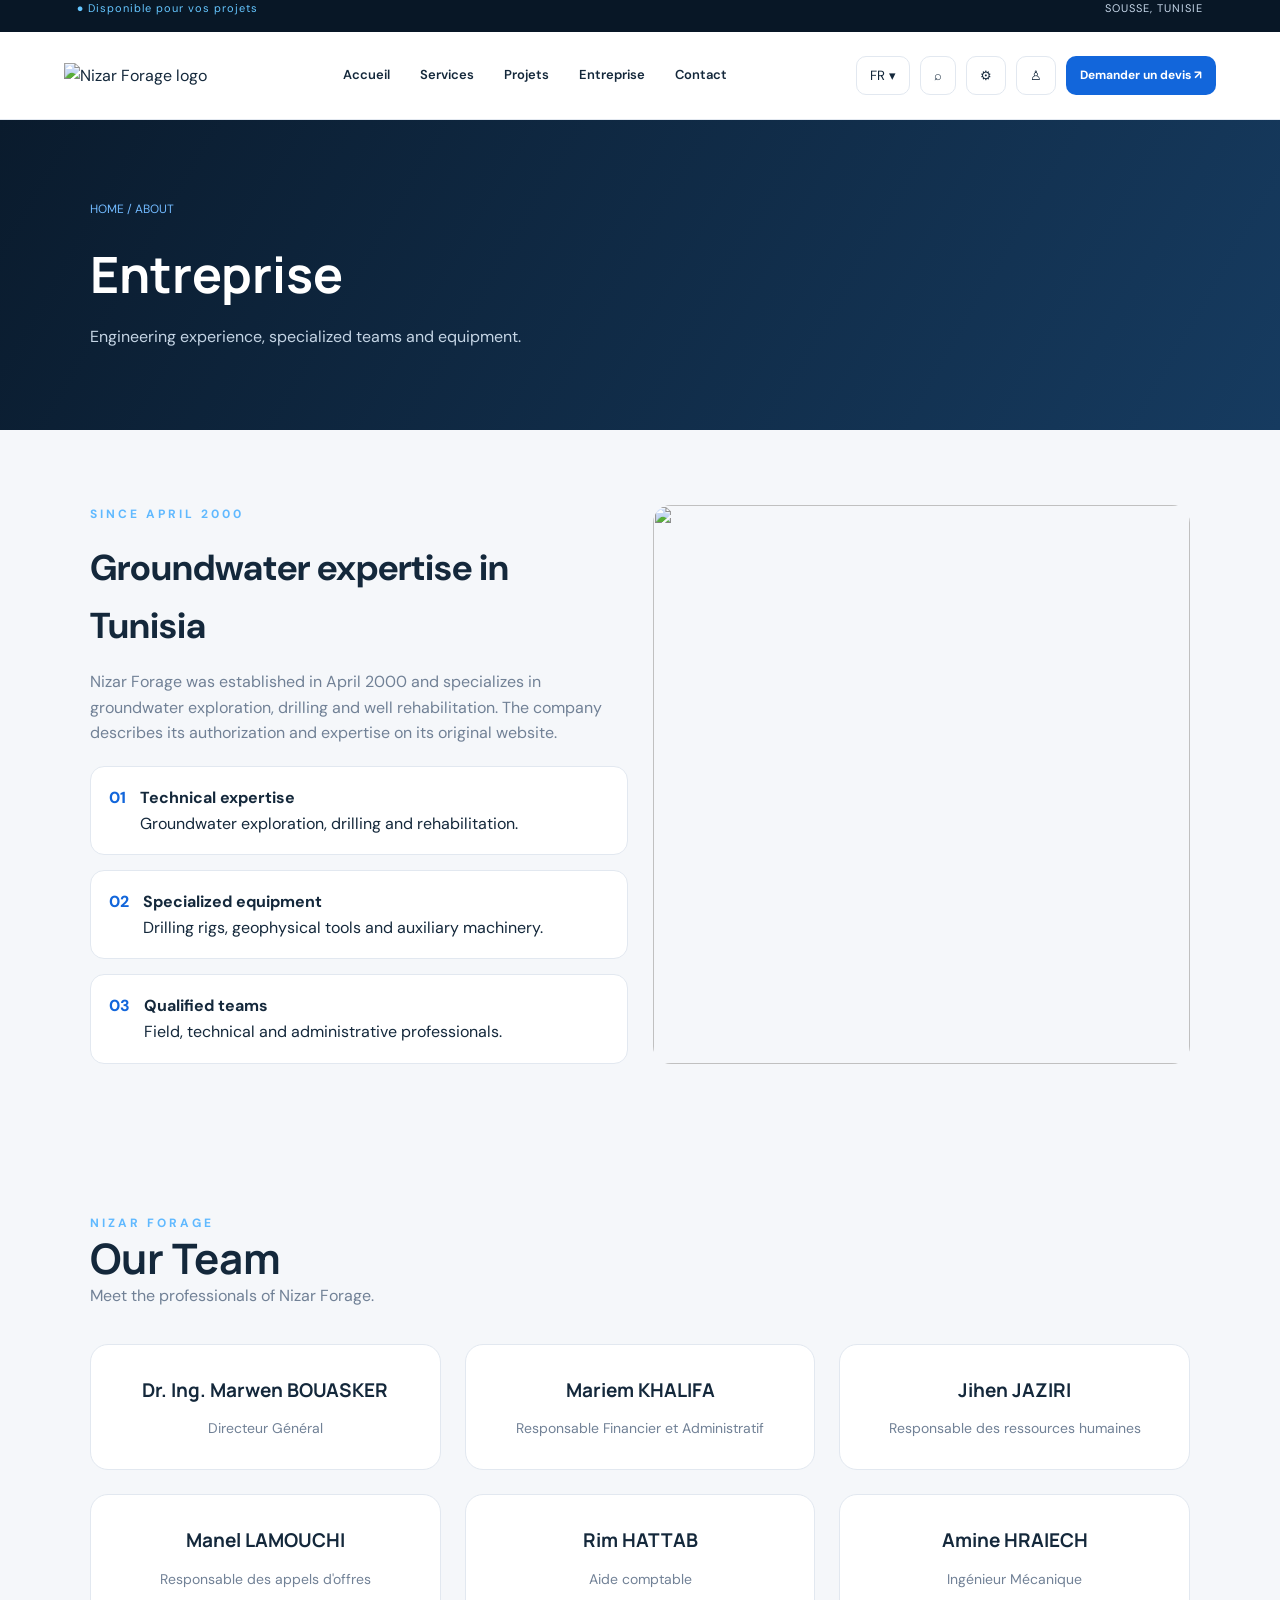
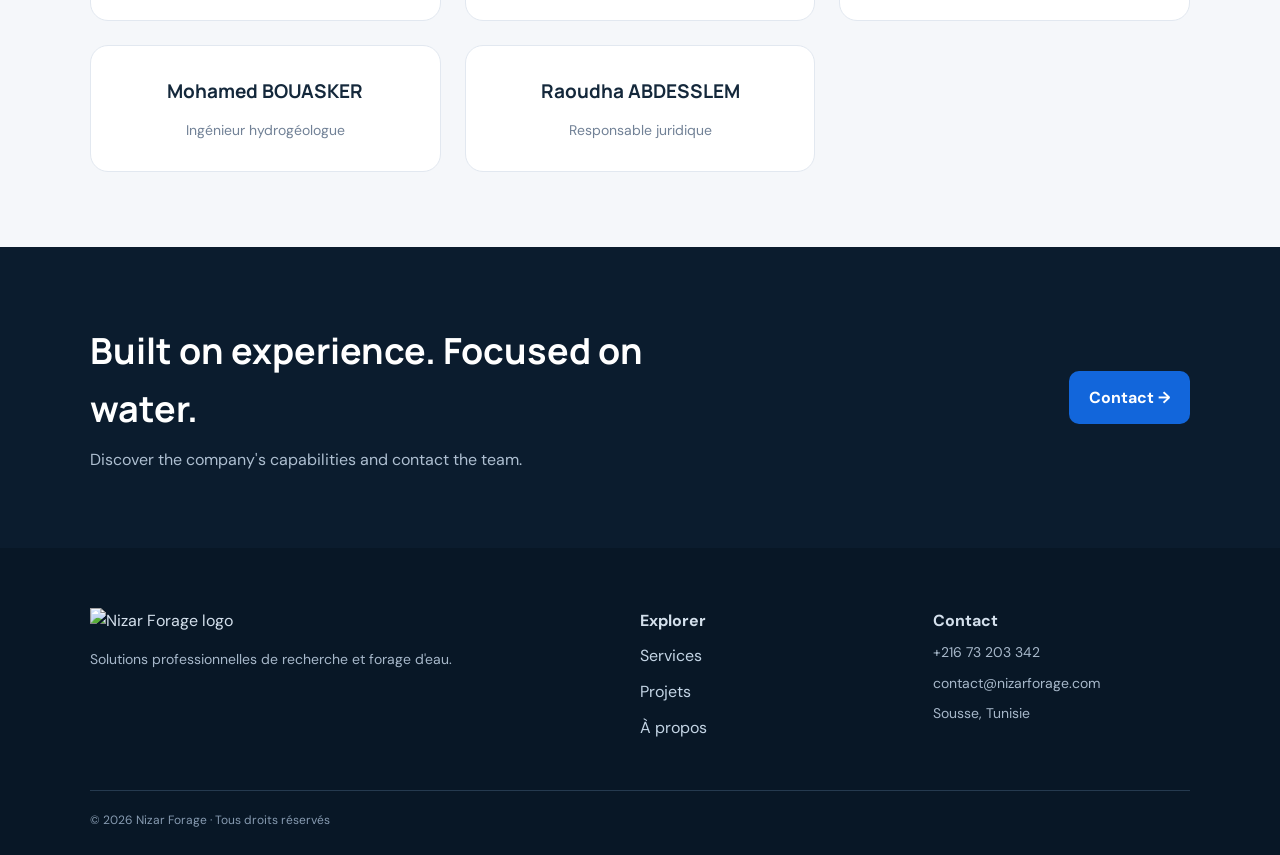
==== about.html @ 2755694d "Add files via upload" ====
﻿<!DOCTYPE html>
<html lang="fr">
<head>
<meta charset="UTF-8">
<meta name="viewport" content="width=device-width, initial-scale=1.0">
<meta name="description" content="Nizar Forage - Recherche d'eau souterraine, forage de puits, études géophysiques et réhabilitation en Tunisie.">
<title>Nizar Forage | Engineering & Water Solutions</title>
<link rel="stylesheet" href="style.css">
</head>
<body data-page="about">
<div class="topline"><span>● <span data-i18n="available">Disponible pour vos projets</span></span><span>SOUSSE, TUNISIE</span></div>
<header class="header">
<a class="brand" href="index.html"><img src='https://nizarforage.com/wp-content/uploads/2021/11/logo-blanc@2x-2.png' alt='Nizar Forage logo' class='logo-img'></a>
<nav class="nav">
<a href="index.html" data-i18n="home">Accueil</a>
<a href="services.html" data-i18n="services">Services</a>
<a href="projects.html" data-i18n="projects">Projets</a>
<a href="about.html" data-i18n="about">Entreprise</a>
<a href="contact.html" data-i18n="contact">Contact</a>
</nav>
<div class="head-actions">
<div class="dropdown">
<button class="small-btn" id="langBtn">FR ▾</button>
<div class="drop-menu" id="langMenu">
<button data-lang="fr">Français</button>
<button data-lang="en">English</button>
<button data-lang="ar">العربية</button>
</div>
</div>
<button class="small-btn" id="searchBtn" aria-label="Search">⌕</button>
<button class="small-btn" id="settingsBtn" aria-label="Settings">⚙</button>
<button class="small-btn" id="accountBtn" aria-label="Account">♙</button>
<a class="cta small-cta" href="contact.html" data-i18n="quote">Demander un devis ↗</a>
<button class="mobile-btn" id="mobileBtn">☰</button>
</div>
</header>

<div class="mobile-nav" id="mobileNav">
<a href="index.html">Accueil</a><a href="services.html">Services</a>
<a href="projects.html">Projets</a><a href="about.html">Entreprise</a><a href="contact.html">Contact</a>
</div>

<main id="main"></main>

<footer class="footer">
<div class="footer-grid">
<div><div class="footer-logo"><img src='https://nizarforage.com/wp-content/uploads/2021/11/logo-blanc@2x-2.png' alt='Nizar Forage logo' class='logo-img'></div><p data-i18n="footerDesc">Solutions professionnelles de recherche et forage d'eau.</p></div>
<div><h4 data-i18n="explore">Explorer</h4><a href="services.html">Services</a><a href="projects.html">Projets</a><a href="about.html">À propos</a></div>
<div><h4 data-i18n="contact">Contact</h4><p>+216 73 203 342</p><p>contact@nizarforage.com</p><p>Sousse, Tunisie</p></div>
</div>
<div class="footer-bottom">© 2026 Nizar Forage · <span data-i18n="rights">Tous droits réservés</span></div>
</footer>

<div class="overlay" id="overlay"></div>
<aside class="panel" id="panel">
<button class="close" id="closePanel">✕</button>
<div id="panelContent"></div>
</aside>
<div class="toast" id="toast"></div>
<script src="script.js"></script>
</body>
</html>
---- style.css ----
﻿@import url('https://fonts.googleapis.com/css2?family=DM+Sans:wght@400;500;600;700&family=Manrope:wght@400;500;600;700;800&display=swap');
:root{--bg:#f5f7fa;--card:#fff;--ink:#14283b;--muted:#718196;--blue:#1266db;--blue2:#08489c;--line:#e2e8f0;--dark:#091726;--accent:#35a8ff}
*{box-sizing:border-box;margin:0;padding:0}
body{font-family:'DM Sans',sans-serif;background:var(--bg);color:var(--ink);transition:.3s;line-height:1.6}
body.dark{--bg:#081421;--card:#102235;--ink:#ecf4ff;--muted:#9cb0c5;--line:#23394f;--blue:#4b9cff;--blue2:#2476d8}
a{text-decoration:none;color:inherit}
button{font-family:inherit;cursor:pointer;color:inherit}
.topline{height:32px;background:#081726;color:#c7d8ea;display:flex;justify-content:space-between;padding:0 6%;font-size:11px;letter-spacing:1px}
.topline span:first-child{color:#65c6ff}
.header{height:88px;display:flex;align-items:center;justify-content:space-between;padding:0 5%;background:var(--card);border-bottom:1px solid var(--line);position:sticky;top:0;z-index:20}
.brand{display:flex;align-items:center;min-width:150px}
.logo-img{max-width:175px;max-height:65px;object-fit:contain}
.logo-text{font-family:Manrope;font-size:20px;font-weight:800;letter-spacing:1px}
.logo-text b{color:var(--blue)}
.nav{display:flex;gap:30px;font-size:13px;font-weight:600}
.nav a:hover{color:var(--blue)}
.head-actions{display:flex;align-items:center;gap:10px}
.small-btn{border:1px solid var(--line);background:var(--card);border-radius:10px;padding:10px 13px}
.small-btn:hover{border-color:var(--blue);color:var(--blue)}
.cta{display:inline-flex;align-items:center;justify-content:center;background:var(--blue);color:white;border-radius:10px;padding:14px 20px;font-weight:700;transition:.25s;border:0}
.cta:hover{background:var(--blue2);transform:translateY(-2px)}
.small-cta{padding:10px 14px;font-size:12px}
.dropdown{position:relative}
.drop-menu{display:none;position:absolute;top:46px;right:0;background:var(--card);border:1px solid var(--line);border-radius:12px;min-width:145px;box-shadow:0 15px 35px #0002;overflow:hidden;z-index:30}
.drop-menu.open{display:block}
.drop-menu button{display:block;width:100%;padding:12px;text-align:left;background:none;border:0}
.drop-menu button:hover{background:var(--bg)}
.mobile-btn,.mobile-nav{display:none}
.hero{min-height:600px;background:linear-gradient(90deg,#071728f5 0%,#071728db 45%,#07172833 100%),url('https://images.unsplash.com/photo-1504917595217-d4dc5ebe6122?auto=format&fit=crop&w=1800&q=85') center/cover;color:white;padding:100px 8%;display:flex;align-items:center}
.hero-content{max-width:760px}
.eyebrow{color:#60b9ff;font-size:12px;font-weight:700;letter-spacing:3px;text-transform:uppercase}
.hero h1{font-family:Manrope;font-size:clamp(42px,6vw,76px);line-height:1.08;margin:20px 0;font-weight:800}
.hero h1 span{color:#5db7ff}
.hero p{color:#c6d4e4;max-width:580px;font-size:17px}
.hero-buttons{display:flex;gap:15px;margin-top:32px;flex-wrap:wrap}
.btn-outline{border:1px solid #ffffff60;border-radius:10px;padding:14px 20px}
.btn-outline:hover{background:#ffffff14}
.stats{display:grid;grid-template-columns:repeat(4,1fr);background:var(--card);border:1px solid var(--line);border-radius:18px;padding:30px;margin:-45px 6% 60px;position:relative;box-shadow:0 15px 40px #0001}
.stat strong{display:block;font-family:Manrope;font-size:32px;color:var(--blue)}
.stat small{color:var(--muted)}
.section{padding:75px 7%}
.section-head{display:flex;justify-content:space-between;align-items:end;gap:20px;margin-bottom:35px;flex-wrap:wrap}
.section-head h2{font-family:Manrope;font-size:clamp(28px,4vw,42px);line-height:1.2}
.section-head p{max-width:480px;color:var(--muted)}
.grid3{display:grid;grid-template-columns:repeat(3,1fr);gap:24px}
.grid2{display:grid;grid-template-columns:repeat(2,1fr);gap:25px}
.card{background:var(--card);border:1px solid var(--line);border-radius:18px;overflow:hidden;transition:.3s}
.card:hover{transform:translateY(-5px);box-shadow:0 20px 45px #0001}
.card-img{width:100%;height:240px;object-fit:cover}
.card-body{padding:25px}
.card-body h3{font-family:Manrope;margin-bottom:12px;font-size:21px}
.card-body p{color:var(--muted);font-size:14px}
.card-body a{display:inline-block;margin-top:18px;color:var(--blue);font-weight:700}
.icon-box{width:52px;height:52px;background:#e5f2ff;color:#1473dd;border-radius:15px;display:grid;place-items:center;font-size:23px;margin-bottom:20px}
body.dark .icon-box{background:#183b60}
.service-card{padding:30px}
.service-card h3{font-size:20px;margin-bottom:10px}
.service-card p{color:var(--muted);font-size:14px}
.service-card a{display:inline-block;color:var(--blue);margin-top:15px;font-weight:700}
.band{background:#0b1c2e;color:white;padding:75px 7%;display:flex;justify-content:space-between;align-items:center;gap:35px;flex-wrap:wrap}
.band h2{font-family:Manrope;font-size:36px;max-width:650px}
.band p{color:#aebfd1;margin-top:10px}
.page-hero{background:linear-gradient(120deg,#0a1b2d,#163b60);color:white;padding:80px 7%}
.page-hero h1{font-family:Manrope;font-size:50px}
.page-hero p{color:#c5d5e5;max-width:650px;margin-top:10px}
.breadcrumb{font-size:12px;color:#72baff;margin-bottom:15px}
.feature-list{display:grid;gap:15px;margin-top:20px}
.feature{display:flex;gap:14px;padding:18px;background:var(--card);border:1px solid var(--line);border-radius:14px}
.feature span{color:var(--blue);font-weight:800}
.project-image{height:280px;object-fit:cover;width:100%}
.contact-grid{display:grid;grid-template-columns:1fr 1fr;gap:30px}
.contact-box{background:var(--card);border:1px solid var(--line);border-radius:18px;padding:30px}
input,textarea,select{width:100%;padding:14px;border:1px solid var(--line);border-radius:10px;background:var(--bg);color:var(--ink);margin-top:6px;font-family:inherit}
label{font-weight:600;font-size:13px;display:block;margin-top:15px}
textarea{min-height:140px}
.footer{background:#081726;color:#d4e0ec;padding:60px 7% 25px}
.footer-grid{display:grid;grid-template-columns:2fr 1fr 1fr;gap:35px}
.footer-logo{margin-bottom:15px}
.footer p{color:#a7b8ca;margin:8px 0;font-size:14px}
.footer a{display:block;margin:10px 0;color:#c4d5e5}
.footer-bottom{border-top:1px solid #253a4f;margin-top:40px;padding-top:20px;color:#879bb1;font-size:12px}
.overlay{display:none;position:fixed;inset:0;background:#0008;z-index:40}
.overlay.open{display:block}
.panel{position:fixed;right:0;top:0;height:100%;width:min(440px,95vw);background:var(--card);z-index:41;padding:35px;transform:translateX(100%);transition:.3s;overflow:auto}
.panel.open{transform:translateX(0)}
.close{float:right;border:0;background:none;font-size:22px}
.panel h2{font-family:Manrope;margin:35px 0 15px}
.panel p{color:var(--muted)}
.panel button.option{display:block;width:100%;padding:14px;text-align:left;margin:10px 0;background:var(--bg);border:1px solid var(--line);border-radius:10px}
.toast{position:fixed;bottom:25px;left:50%;transform:translateX(-50%);background:#0b1c2e;color:white;padding:12px 20px;border-radius:12px;display:none;z-index:50}
.toast.show{display:block}
.faq{padding:20px;border:1px solid var(--line);background:var(--card);border-radius:12px;margin:10px 0}
.faq button{background:none;border:0;width:100%;text-align:left;font-weight:700;font-size:16px}
.faq p{display:none;color:var(--muted);padding-top:12px}
.faq.open p{display:block}
.search-field{font-size:17px}
[dir=rtl] .nav{direction:rtl}
[dir=rtl] .panel{right:auto;left:0;transform:translateX(-100%)}
[dir=rtl] .panel.open{transform:translateX(0)}
/* Employee section */
.team-card .card-body{text-align:center;padding:30px}
.team-card .card-body h3{font-size:19px}
@media(max-width:1100px){.nav{gap:15px}.head-actions{gap:5px}.small-cta{display:none}}
@media(max-width:800px){.nav{display:none}.mobile-btn{display:block;border:1px solid var(--line);background:var(--card);padding:10px;border-radius:10px}.mobile-nav{display:none;background:var(--card);padding:20px;position:sticky;top:88px;z-index:19;border-bottom:1px solid var(--line)}.mobile-nav.open{display:grid;gap:14px}.hero{padding:75px 7%;min-height:520px}.stats{grid-template-columns:repeat(2,1fr);gap:25px}.grid3{grid-template-columns:1fr 1fr}.contact-grid{grid-template-columns:1fr}.footer-grid{grid-template-columns:1fr 1fr}}
@media(max-width:560px){.grid3,.grid2{grid-template-columns:1fr}.hero h1{font-size:44px}.section{padding:55px 6%}.page-hero h1{font-size:36px}.header{padding:0 4%}.stats{margin-left:4%;margin-right:4%;padding:22px}.footer-grid{grid-template-columns:1fr}.head-actions{gap:4px}.small-btn{padding:8px}}
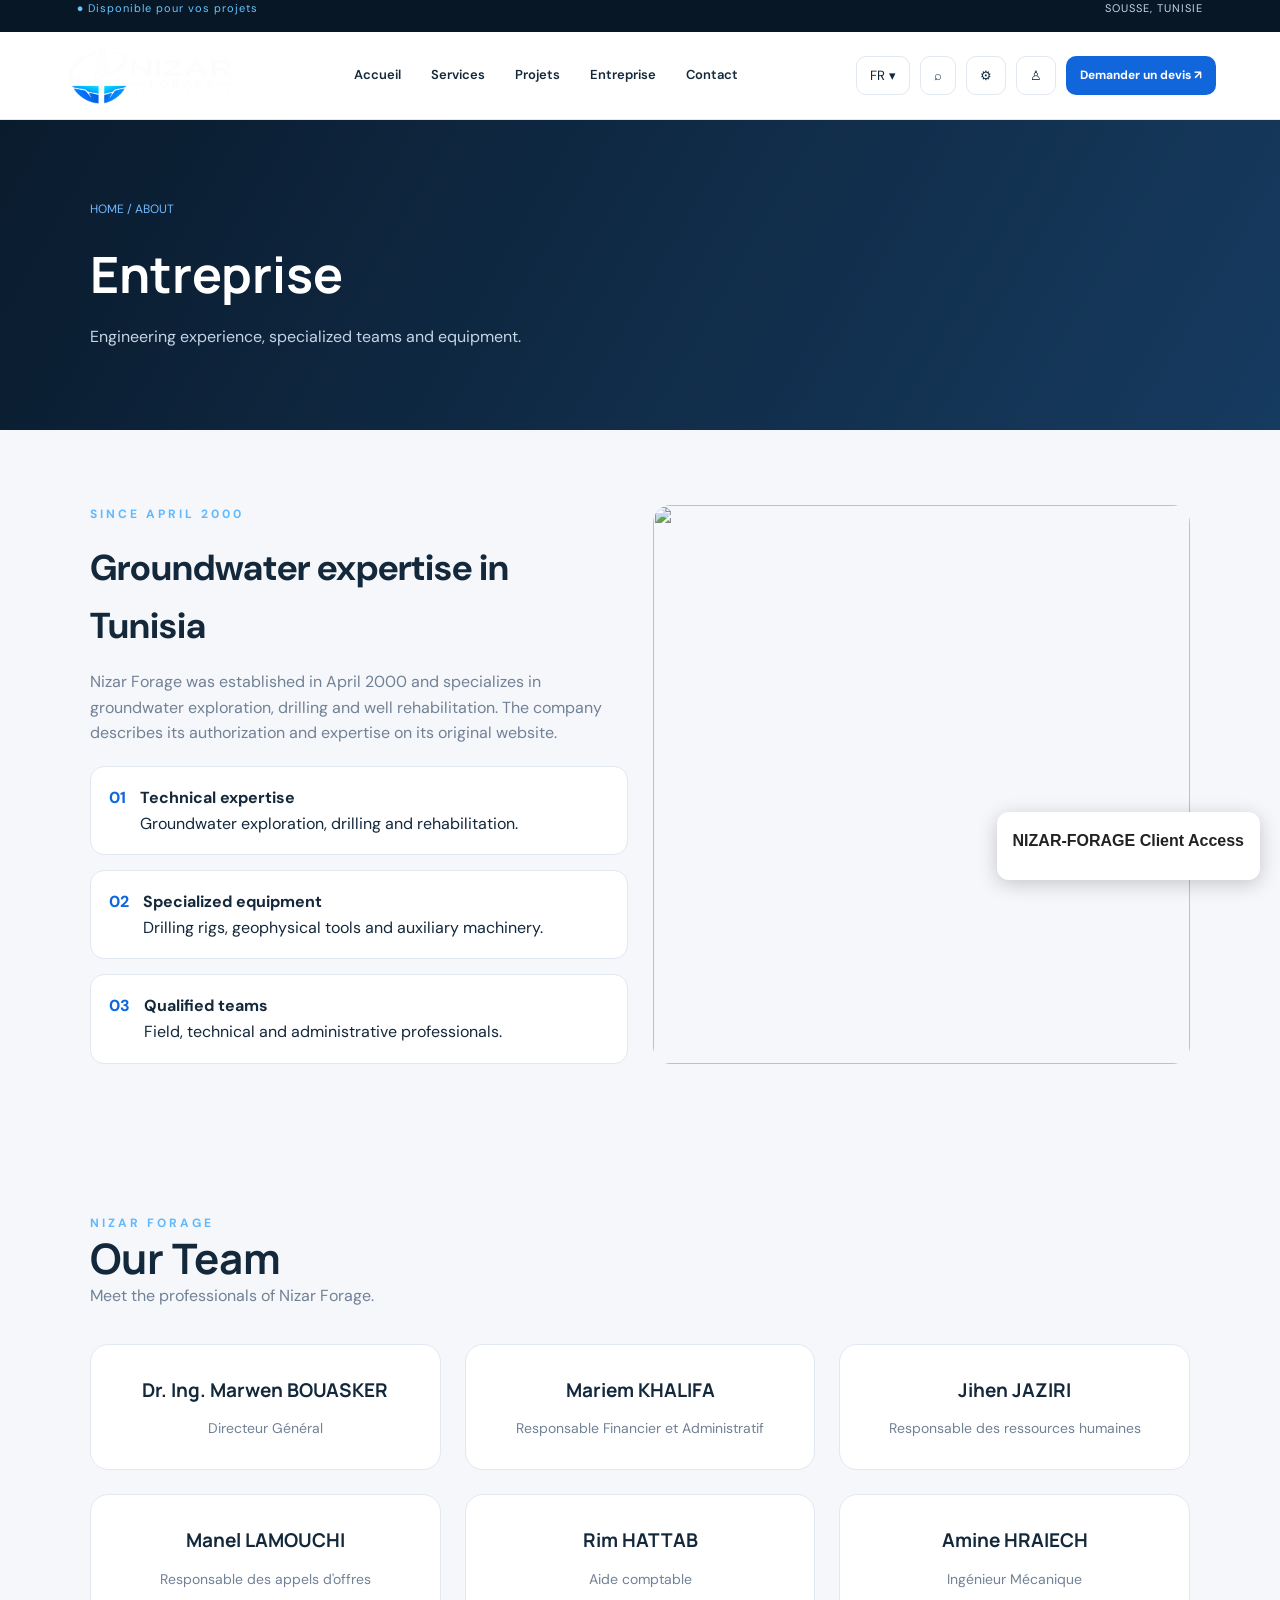
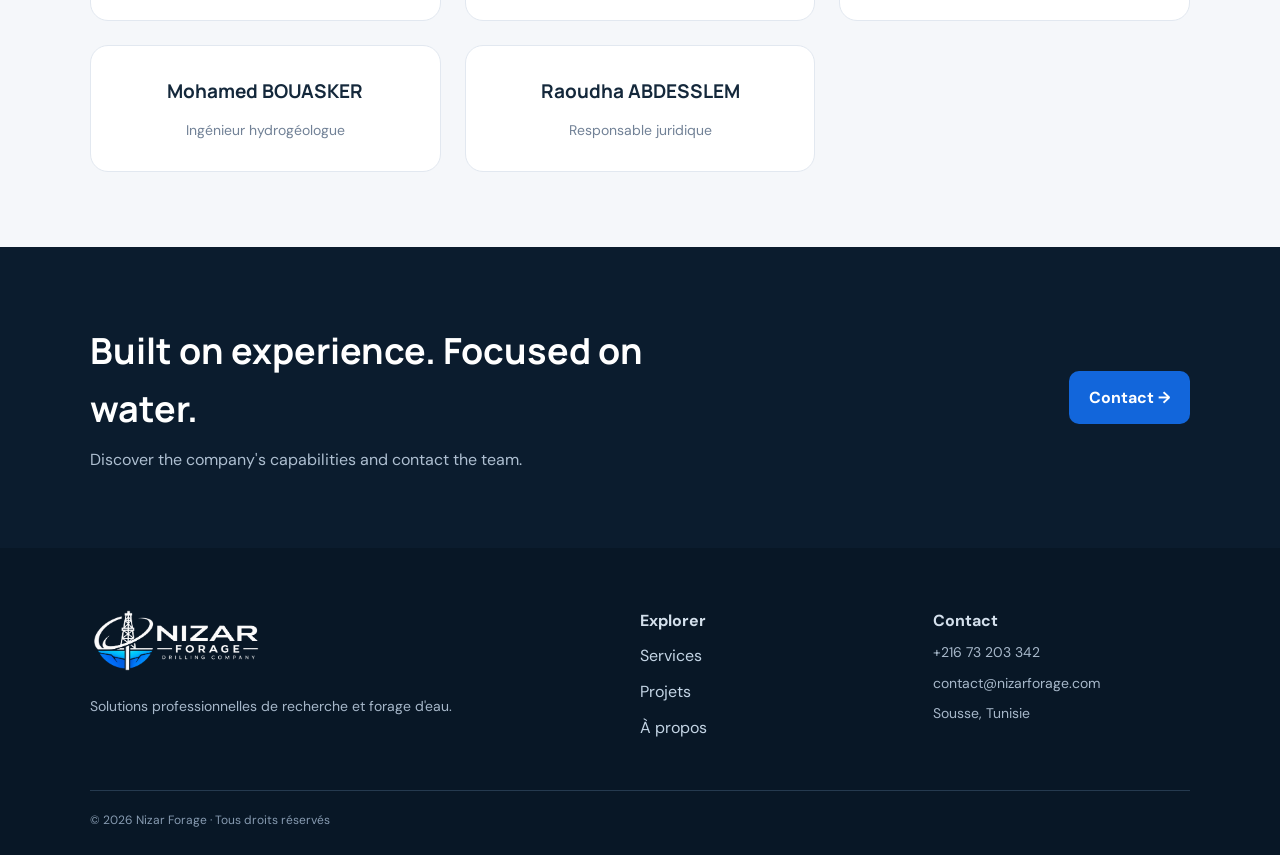
==== commit 6d379090: "Update website logo" ====
--- a/about.html
+++ b/about.html
@@ -10,7 +10,7 @@
 <body data-page="about">
 <div class="topline"><span>● <span data-i18n="available">Disponible pour vos projets</span></span><span>SOUSSE, TUNISIE</span></div>
 <header class="header">
-<a class="brand" href="index.html"><img src='https://nizarforage.com/wp-content/uploads/2021/11/logo-blanc@2x-2.png' alt='Nizar Forage logo' class='logo-img'></a>
+<a class="brand" href="index.html"><img src="logo.png" alt="Nizar Forage logo" class="logo-img"></a>
 <nav class="nav">
 <a href="index.html" data-i18n="home">Accueil</a>
 <a href="services.html" data-i18n="services">Services</a>
@@ -44,7 +44,7 @@
 
 <footer class="footer">
 <div class="footer-grid">
-<div><div class="footer-logo"><img src='https://nizarforage.com/wp-content/uploads/2021/11/logo-blanc@2x-2.png' alt='Nizar Forage logo' class='logo-img'></div><p data-i18n="footerDesc">Solutions professionnelles de recherche et forage d'eau.</p></div>
+<div><div class="footer-logo"><img src="logo.png" alt="Nizar Forage logo" class="logo-img"></div><p data-i18n="footerDesc">Solutions professionnelles de recherche et forage d'eau.</p></div>
 <div><h4 data-i18n="explore">Explorer</h4><a href="services.html">Services</a><a href="projects.html">Projets</a><a href="about.html">À propos</a></div>
 <div><h4 data-i18n="contact">Contact</h4><p>+216 73 203 342</p><p>contact@nizarforage.com</p><p>Sousse, Tunisie</p></div>
 </div>
@@ -58,5 +58,39 @@
 </aside>
 <div class="toast" id="toast"></div>
 <script src="script.js"></script>
+<div id="nizar-google-login" style="position:fixed;bottom:20px;right:20px;z-index:99999;background:white;color:#222;padding:16px;border-radius:12px;box-shadow:0 4px 20px #0003;font-family:Arial;max-width:300px">
+  <div style="font-weight:bold;margin-bottom:10px">NIZAR-FORAGE Client Access</div>
+  <div id="googleSignInButton"></div>
+  <div id="googleLoginStatus" style="font-size:13px;margin-top:10px"></div>
+</div>
+<script src="https://accounts.google.com/gsi/client" async defer onload="initializeNizarGoogle()"></script>
+<script>
+function initializeNizarGoogle() {
+  google.accounts.id.initialize({
+    client_id: "534752586715-3gjb2pci7erpgvq4ojogou0mef7emg3n.apps.googleusercontent.com",
+    callback: handleNizarGoogleLogin
+  });
+  google.accounts.id.renderButton(
+    document.getElementById("googleSignInButton"),
+    { theme: "outline", size: "large", text: "signin_with", shape: "pill" }
+  );
+}
+function handleNizarGoogleLogin(response) {
+  try {
+    let part = response.credential.split(".")[1].replace(/-/g, "+").replace(/_/g, "/");
+    while (part.length % 4) part += "=";
+    const user = JSON.parse(decodeURIComponent(
+      atob(part).split("").map(c => "%" + c.charCodeAt(0).toString(16).padStart(2,"0")).join("")
+    ));
+    document.getElementById("googleLoginStatus").textContent =
+      "Welcome, " + (user.name || "Client") + " (" + (user.email || "") + ")";
+  } catch(e) {
+    document.getElementById("googleLoginStatus").textContent = "Sign-in response received.";
+  }
+}
+</script>
 </body>
 </html>
+
+
+
